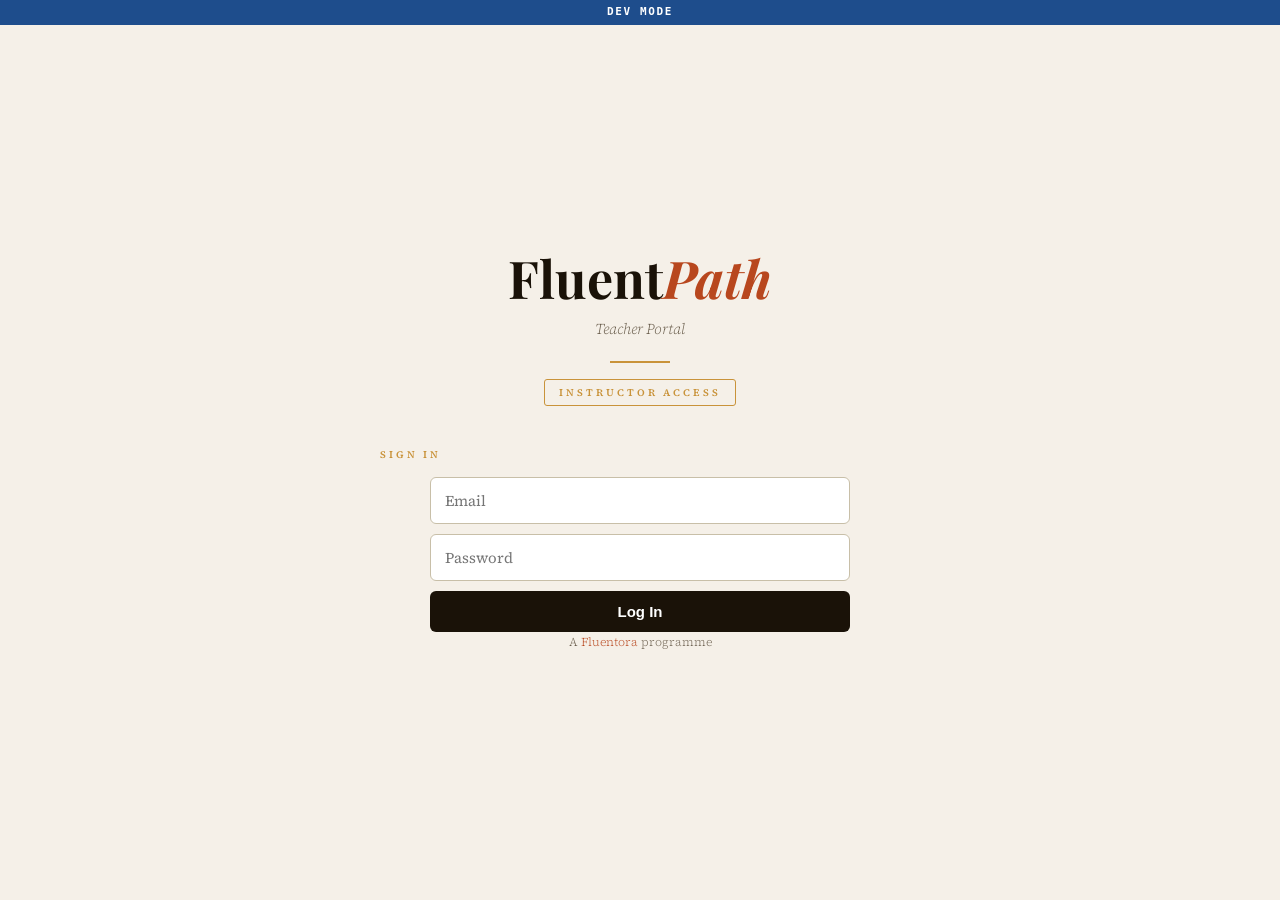
==== teacher.html @ 371a4df8 "Initial teacher dashboard (split from fluentpath) Teacher-only pages/scripts + shared files synced f" ====
<!DOCTYPE html>
<html lang="en">
<head>
<meta charset="UTF-8">
<meta name="viewport" content="width=device-width, initial-scale=1.0">
<title>FluentPath · Teacher Portal</title>
<link rel="preconnect" href="https://fonts.googleapis.com">
<link rel="preconnect" href="https://fonts.gstatic.com" crossorigin>
<link href="https://fonts.googleapis.com/css2?family=Playfair+Display:ital,wght@0,400;0,700;1,400;1,700&family=Source+Serif+4:wght@300;400;600&display=swap" rel="stylesheet">
<link rel="stylesheet" href="src/styles/teacher-portal.css">
</head>
<body>

<div class="container">
  <div class="header">
    <h1>Fluent<span class="accent">Path</span></h1>
    <p class="subtitle">Teacher Portal</p>
    <div class="divider"></div>
    <div class="role-badge">Instructor Access</div>
  </div>

  <!-- Login — shown until a teacher session exists -->
  <div id="loginView" style="display:none;">
    <div class="section-label">SIGN IN</div>
    <div class="auth-box">
      <input type="email" id="tEmail" placeholder="Email" autocomplete="username">
      <input type="password" id="tPassword" placeholder="Password" autocomplete="current-password">
      <p id="tLoginError" class="auth-msg err" style="display:none;"></p>
      <button id="tLoginBtn" onclick="teacherLogin()">Log In</button>
    </div>
  </div>

  <!-- Portal — shown once authenticated as a teacher -->
  <div id="portalView" style="display:none;">
    <div class="section-label">
      SELECT A STUDENT
      <a href="#" onclick="teacherLogout();return false;" style="float:right;font-weight:400;font-size:12px;">Log out</a>
    </div>
    <div id="studentList" class="student-list">
      <div class="loading-msg">Loading students&hellip;</div>
    </div>

    <div class="section-label" style="margin-top:28px;">CREATE STUDENT ACCOUNT</div>
    <div class="auth-box">
      <input type="text" id="caName" placeholder="Student name (used as the data key)">
      <input type="email" id="caEmail" placeholder="Student email (used to log in)">
      <input type="password" id="caPassword" placeholder="Initial password">
      <p id="caStatus" class="auth-msg" style="display:none;"></p>
      <button id="caBtn" onclick="createStudentAccount()">Create Account</button>
    </div>
  </div>

  <div class="footer">
    <p>A <a href="#">Fluentora</a> programme</p>
  </div>
</div>

<style>
  .auth-box { max-width: 420px; margin: 0 auto; display: flex; flex-direction: column; gap: 10px; }
  .auth-box input { padding: 12px 14px; font-size: 15px; border: 1px solid var(--rule, #d8cfc0); border-radius: 6px; font-family: inherit; }
  .auth-box button { padding: 12px 14px; font-size: 15px; font-weight: 600; cursor: pointer; border: none; border-radius: 6px; background: var(--ink, #1a1208); color: #fff; }
  .auth-msg { font-size: 13px; margin: 0; }
  .auth-msg.err { color: #b8471e; }
  .auth-msg.ok { color: #2e6e45; }
</style>

<script src="src/scripts/config.js"></script>
<script src="src/scripts/api.js"></script>
<script src="src/scripts/utils.js"></script>
<script src="src/scripts/teacher-portal.js"></script>

</body>
</html>
---- src/styles/teacher-portal.css ----
*{margin:0;padding:0;box-sizing:border-box;}
:root{
  --ink:#1a1208;--paper:#f5f0e8;--cream:#ede8dc;
  --rust:#b8471e;--gold:#c9933a;--rule:#c8bfa8;--muted:#6b5f4e;
  --green:#2e6e45;--green-bg:#eaf3ec;
  --blue:#1e4d8c;--blue-bg:#eaf0fb;
}
html{background:var(--paper);color:var(--ink);}
body{font-family:'Source Serif 4',Georgia,serif;font-weight:300;line-height:1.7;min-height:100vh;display:flex;align-items:center;justify-content:center;padding:40px 24px;}
h1,h2,h3{font-family:'Playfair Display',Georgia,serif;font-weight:700;line-height:1.2;}

.container{max-width:520px;width:100%;text-align:center;}

.header{margin-bottom:40px;}
.header h1{font-size:clamp(36px,7vw,52px);margin-bottom:6px;}
.header h1 .accent{color:var(--rust);font-style:italic;}
.header .subtitle{font-size:15px;color:var(--muted);font-style:italic;}
.header .role-badge{display:inline-block;font-size:10px;letter-spacing:0.3em;text-transform:uppercase;font-weight:600;color:var(--gold);border:1px solid var(--gold);padding:4px 14px;border-radius:3px;margin-top:16px;}
.divider{width:60px;height:2px;background:var(--gold);margin:20px auto 0;}

.card-grid{display:flex;flex-direction:column;gap:16px;margin-bottom:32px;}

.student-list{display:flex;flex-direction:column;gap:10px;margin-bottom:24px;text-align:left;}
.student-card{background:var(--cream);border:1px solid var(--rule);border-radius:6px;padding:18px 22px;text-decoration:none;color:var(--ink);display:flex;align-items:center;justify-content:space-between;transition:all 0.2s;cursor:pointer;}
.student-card:hover{border-color:var(--ink);transform:translateY(-2px);box-shadow:0 4px 16px rgba(26,18,8,0.1);}
.student-name{font-family:'Playfair Display',Georgia,serif;font-size:17px;font-weight:700;}
.student-date{font-size:12px;color:var(--muted);font-style:italic;margin-top:2px;}
.student-arrow{color:var(--rust);font-size:18px;transition:transform 0.2s;flex-shrink:0;}
.student-card:hover .student-arrow{transform:translateX(4px);}

.loading-msg{text-align:center;color:var(--muted);font-style:italic;padding:40px 0;font-size:15px;}
.empty-msg{text-align:center;color:var(--muted);font-style:italic;padding:30px 0;font-size:14px;line-height:1.6;}

.section-label{font-size:10px;letter-spacing:0.3em;text-transform:uppercase;font-weight:600;color:var(--gold);margin-bottom:14px;text-align:left;}

.footer{font-size:12px;color:var(--muted);}
.footer a{color:var(--rust);text-decoration:none;}

@media(max-width:600px){
  body{padding:24px 16px;align-items:flex-start;padding-top:40px;}
  .student-card{padding:16px 18px;}
}
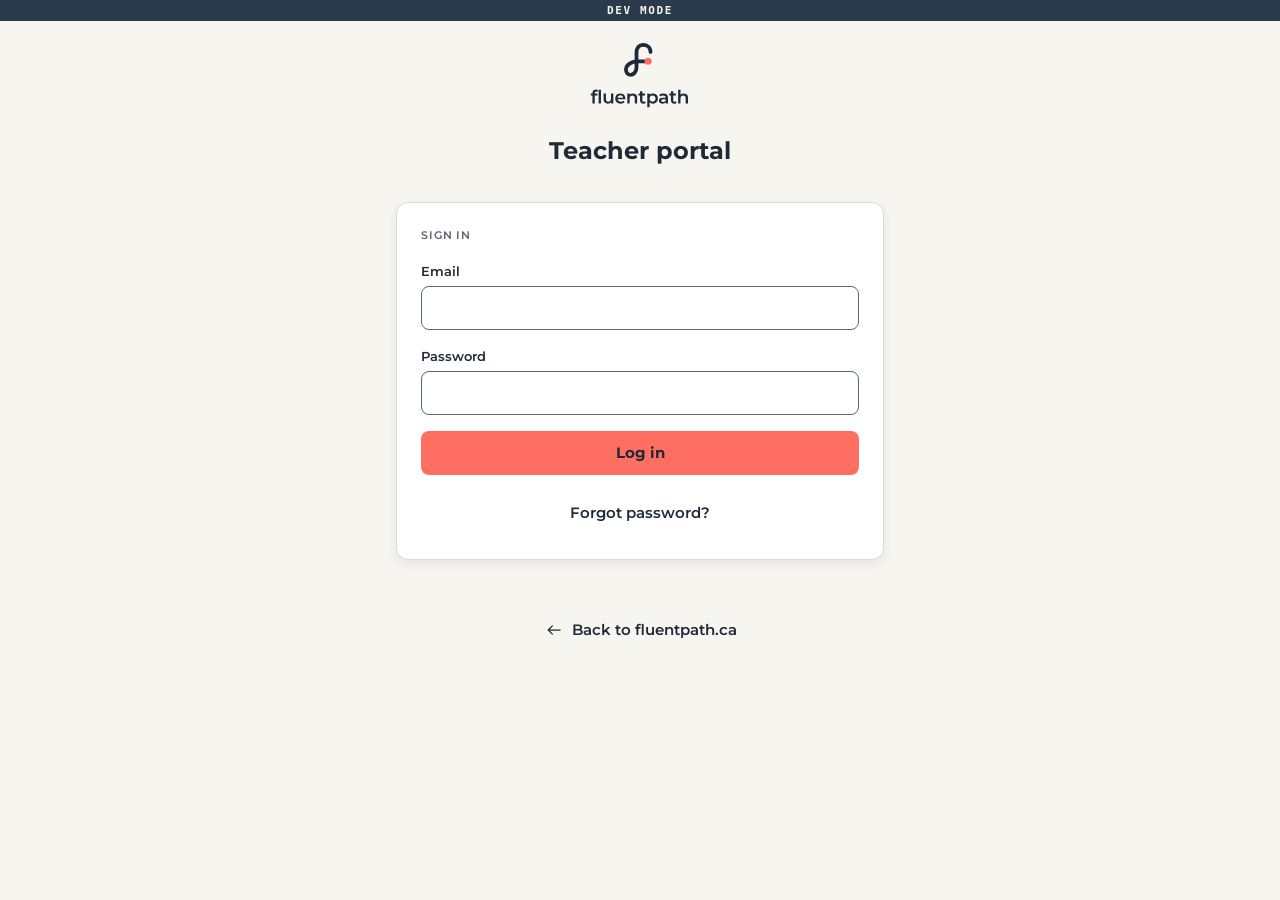
==== commit e57e5f06: "Add noindex meta to teacher portal pages" ====
--- a/teacher.html
+++ b/teacher.html
@@ -2,72 +2,18 @@
 <html lang="en">
 <head>
 <meta charset="UTF-8">
+<meta name="robots" content="noindex, nofollow, noarchive">
 <meta name="viewport" content="width=device-width, initial-scale=1.0">
 <title>FluentPath · Teacher Portal</title>
-<link rel="preconnect" href="https://fonts.googleapis.com">
-<link rel="preconnect" href="https://fonts.gstatic.com" crossorigin>
-<link href="https://fonts.googleapis.com/css2?family=Playfair+Display:ital,wght@0,400;0,700;1,400;1,700&family=Source+Serif+4:wght@300;400;600&display=swap" rel="stylesheet">
-<link rel="stylesheet" href="src/styles/teacher-portal.css">
+<!-- The teacher portal now lives at the site root (index.html), so the URL is
+     just teacher.fluentpath.ca. This path is kept for backward-compatible links
+     (backend email links, the examiner-panel guard, config.js redirectToLogin)
+     and forwards to the root. -->
+<meta http-equiv="refresh" content="0; url=./">
+<link rel="canonical" href="./">
+<script>location.replace('./');</script>
 </head>
 <body>
-
-<div class="container">
-  <div class="header">
-    <h1>Fluent<span class="accent">Path</span></h1>
-    <p class="subtitle">Teacher Portal</p>
-    <div class="divider"></div>
-    <div class="role-badge">Instructor Access</div>
-  </div>
-
-  <!-- Login — shown until a teacher session exists -->
-  <div id="loginView" style="display:none;">
-    <div class="section-label">SIGN IN</div>
-    <div class="auth-box">
-      <input type="email" id="tEmail" placeholder="Email" autocomplete="username">
-      <input type="password" id="tPassword" placeholder="Password" autocomplete="current-password">
-      <p id="tLoginError" class="auth-msg err" style="display:none;"></p>
-      <button id="tLoginBtn" onclick="teacherLogin()">Log In</button>
-    </div>
-  </div>
-
-  <!-- Portal — shown once authenticated as a teacher -->
-  <div id="portalView" style="display:none;">
-    <div class="section-label">
-      SELECT A STUDENT
-      <a href="#" onclick="teacherLogout();return false;" style="float:right;font-weight:400;font-size:12px;">Log out</a>
-    </div>
-    <div id="studentList" class="student-list">
-      <div class="loading-msg">Loading students&hellip;</div>
-    </div>
-
-    <div class="section-label" style="margin-top:28px;">CREATE STUDENT ACCOUNT</div>
-    <div class="auth-box">
-      <input type="text" id="caName" placeholder="Student name (used as the data key)">
-      <input type="email" id="caEmail" placeholder="Student email (used to log in)">
-      <input type="password" id="caPassword" placeholder="Initial password">
-      <p id="caStatus" class="auth-msg" style="display:none;"></p>
-      <button id="caBtn" onclick="createStudentAccount()">Create Account</button>
-    </div>
-  </div>
-
-  <div class="footer">
-    <p>A <a href="#">Fluentora</a> programme</p>
-  </div>
-</div>
-
-<style>
-  .auth-box { max-width: 420px; margin: 0 auto; display: flex; flex-direction: column; gap: 10px; }
-  .auth-box input { padding: 12px 14px; font-size: 15px; border: 1px solid var(--rule, #d8cfc0); border-radius: 6px; font-family: inherit; }
-  .auth-box button { padding: 12px 14px; font-size: 15px; font-weight: 600; cursor: pointer; border: none; border-radius: 6px; background: var(--ink, #1a1208); color: #fff; }
-  .auth-msg { font-size: 13px; margin: 0; }
-  .auth-msg.err { color: #b8471e; }
-  .auth-msg.ok { color: #2e6e45; }
-</style>
-
-<script src="src/scripts/config.js"></script>
-<script src="src/scripts/api.js"></script>
-<script src="src/scripts/utils.js"></script>
-<script src="src/scripts/teacher-portal.js"></script>
-
+<p>Redirecting to the <a href="./">FluentPath Teacher Portal</a>…</p>
 </body>
 </html>
